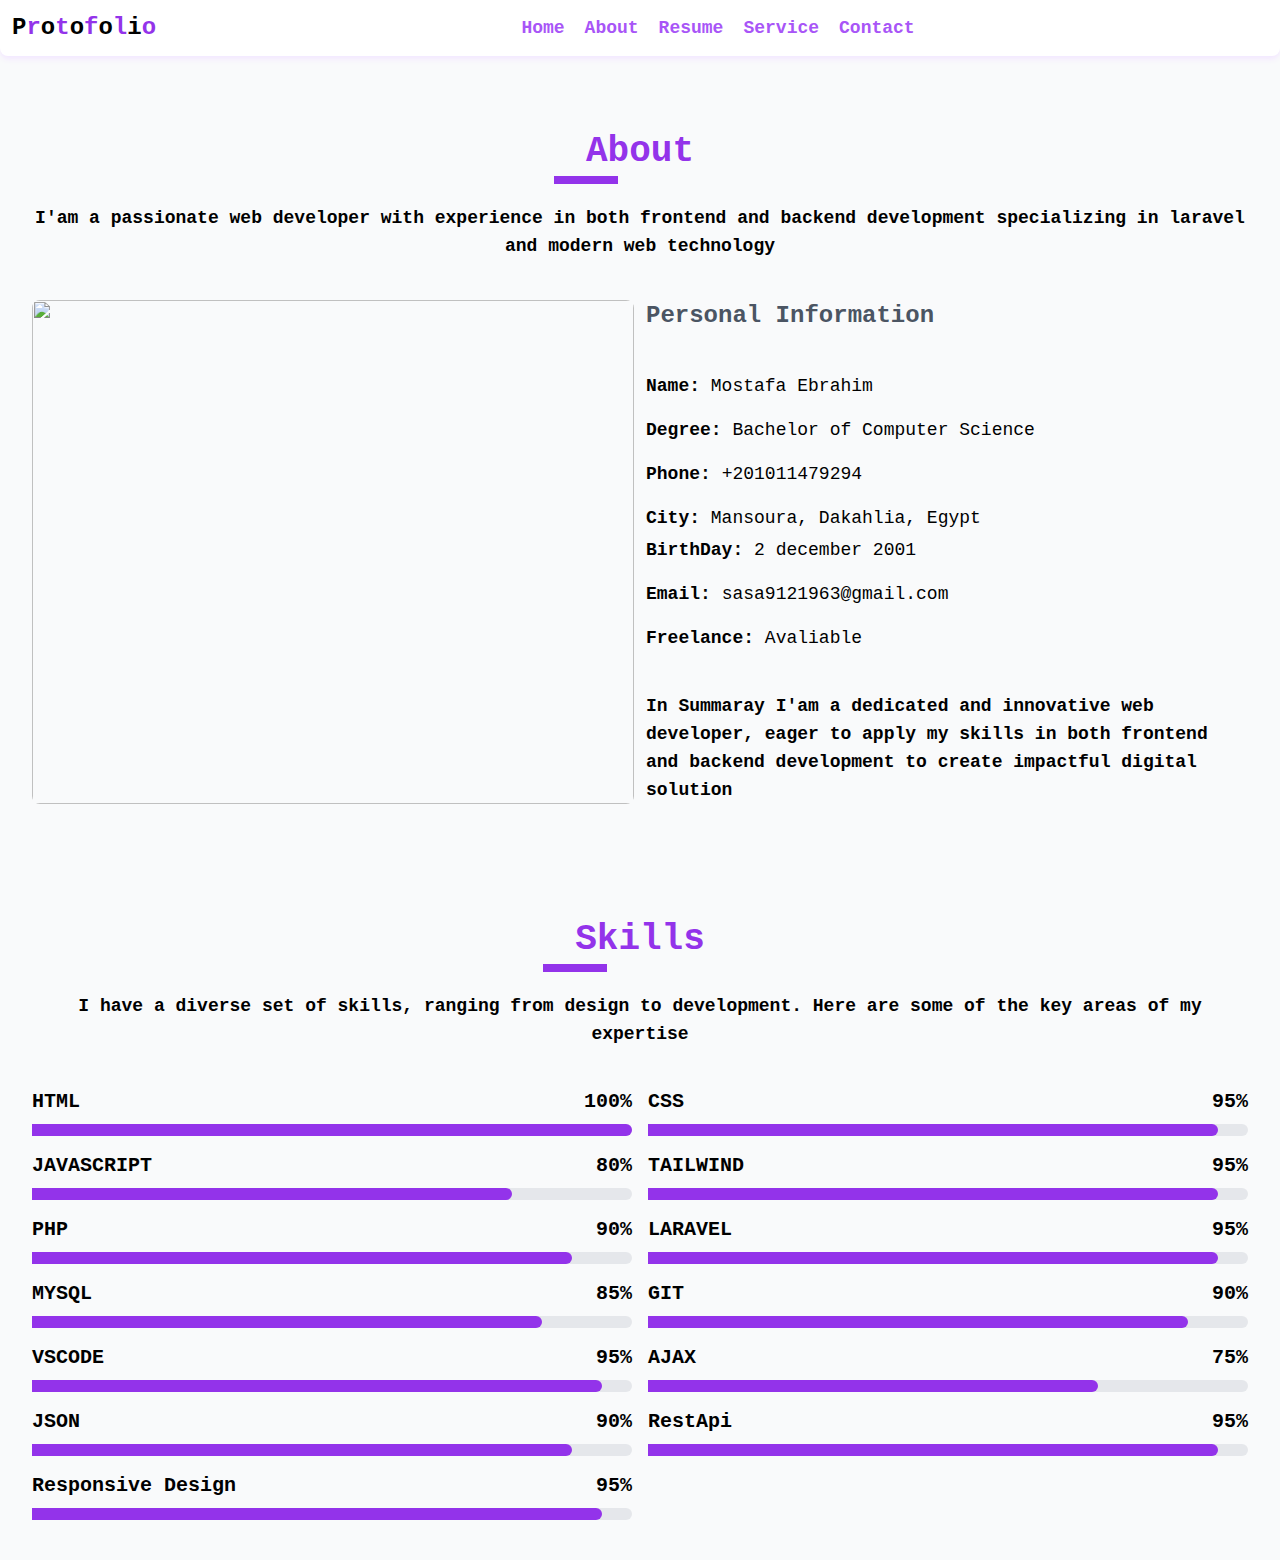
==== about.html @ 74920a73 "Initial commit" ====
<!DOCTYPE html>
<html lang="en" class="dark">

<head>
    <meta charset="UTF-8">
    <meta name="viewport" content="width=device-width, initial-scale=1.0">
    <title>About</title>
    <link rel="stylesheet" href="./css/all.min.css">
    <link rel="stylesheet" href="./css/style.css">
</head>

<body class="font-mono  relative bg-gray-50">
    <button class="fixed p-3 right-4 bottom-4 rounded-full  bg-purple-600 opacity-50 hover:opacity-100 z-50  text-white"
        id="btn-top">Top</button>
    <div class="main w-full h-screen  relative">
        <main id="main">
            <header
                class="sticky container w-full bg-white rounded-b-lg p-3 flex items-center shadow-md shadow-purple-100 ">
                <a class="text-2xl font-bold me-3 block" href="#">P<span class="text-purple-600">r</span>o<span
                        class="text-purple-600">t</span>o<span class="text-purple-600">f</span>o<span
                        class="text-purple-600">l</span>i<span class="text-purple-600">o</span></a>
                <button id="toggle-nav" class="ms-auto text-2xl font-bold sm:hidden ">
                    <i class="icon fa-solid fa-bars"></i>
                </button>
                <ul
                    class="locations items-center space-x-5 text-lg text-purple-500 hover:text-purple-600 mx-auto font-semibold  hidden sm:flex">
                    <li class="rounded-lg relative bottom-animation">
                        <a class="block h-full w-full" href="./index.html">Home</a>
                    </li>
                    <li class="rounded-lg relative bottom-animation">
                        <a class="block h-full w-full" href="./about.html">About</a>
                    </li>
                    <li class="rounded-lg relative bottom-animation">
                        <a class="block h-full w-full" href="./resume.html">Resume</a>
                    </li>
                    <li class="rounded-lg relative bottom-animation">
                        <a class="block h-full w-full" href="./service.html">Service</a>
                    </li>
                    <li class="rounded-lg relative bottom-animation">
                        <a class="block h-full w-full" href="./contact.html">Contact</a>
                    </li>
                </ul>
            </header>

            <section class="w-full py-10">
                <div class="container w-full h-full py-6 ">
                    <div class="space-y-5 mb-10">
                        <h1
                            class="text-center font-bold w-fit text-4xl mx-auto py-3 relative text-purple-600 before:content-[''] before:absolute before:bottom-0 before:1/2 before:-translate-x-1/2 before:w-16 before:h-2 before:bg-purple-600 ">
                            About</h1>
                        <p class="text-center font-semibold text-lg">I'am a passionate web developer with experience in
                            both
                            frontend and backend development specializing in laravel and modern web technology</p>
                    </div>
                    <div class="grid gap-3 grid-cols-12 grid-rows-12">
                        <div
                            class="col-span-12 lg:col-span-6 row-span-12 bg-cover h-full w-full rounded-lg overflow-hidden">
                            <img src="./imgs/programmer-img.jpg" class="w-full h-full" alt="" decoding="async">
                        </div>
                        <div class="col-span-12 lg:col-span-6 row-span-12 flex flex-col w-full">
                            <h3 class="text-2xl font-semibold text-gray-600 mb-10 text-center sm:text-start">Personal
                                Information</h3>
                            <div class="flex flex-row gap-1 justify-between mb-10 flex-wrap">
                                <div class="grow space-y-4">
                                    <div class="text-lg"><span class="font-bold">Name: </span>Mostafa Ebrahim</div>
                                    <div class="text-lg"><span class="font-bold">Degree: </span>Bachelor of Computer
                                        Science
                                    </div>
                                    <div class="text-lg"><span class="font-bold">Phone: </span>+201011479294
                                    </div>
                                    <div class="text-lg"><span class="font-bold">City: </span>Mansoura, Dakahlia, Egypt
                                    </div>
                                </div>
                                <div class="right grow space-y-4">
                                    <div class="text-lg"><span class="font-bold">BirthDay: </span> 2 december 2001</div>
                                    <div class="text-lg"><span class="font-bold">Email: </span>sasa9121963@gmail.com
                                    </div>
                                    <div class="text-lg"><span class="font-bold">Freelance: </span>Avaliable
                                    </div>
                                </div>
                            </div>
                            <p class="font-semibold text-lg text-center sm:text-start"><span>In Summaray</span> I'am a
                                dedicated and
                                innovative web
                                developer, eager to apply my skills in both frontend and backend development to create
                                impactful digital solution </p>
                        </div>
                    </div>
                </div>
            </section>

            <section class="w-full py-10">
                <div class="container space-y-10">
                    <div class="space-y-5">
                        <h1
                            class="text-center font-bold w-fit text-4xl mx-auto py-3 relative text-purple-600 before:content-[''] before:absolute before:bottom-0 before:1/2 before:-translate-x-1/2 before:w-16 before:h-2 before:bg-purple-600 ">
                            Skills</h1>
                        <p class="text-center font-semibold text-lg">I have a diverse set of skills, ranging from design
                            to
                            development. Here are some of the key areas of my expertise</p>
                    </div>
                    <div class="grid grid-cols-12 gap-4">
                        <div class="space-y-2 col-span-12 sm:col-span-6">
                            <div class="flex flex-row justify-between">
                                <span class="font-bold text-xl">HTML</span>
                                <span class="font-bold text-xl">100%</span>
                            </div>
                            <div class="w-full h-3 bg-gray-200 rounded-r-lg">
                                <span class="block h-full w-[100%] bg-purple-600 rounded-r-lg"></span>
                            </div>
                        </div>
                        <div class="space-y-2 col-span-12 sm:col-span-6">
                            <div class="flex flex-row justify-between">
                                <span class="font-bold text-xl">CSS</span>
                                <span class="font-bold text-xl">95%</span>
                            </div>
                            <div class="w-full h-3 bg-gray-200 rounded-r-lg">
                                <span class="block h-full w-[95%] bg-purple-600 rounded-r-lg"></span>
                            </div>
                        </div>
                        <div class="space-y-2 col-span-12 sm:col-span-6">
                            <div class="flex flex-row justify-between">
                                <span class="font-bold text-xl">JAVASCRIPT</span>
                                <span class="font-bold text-xl">80%</span>
                            </div>
                            <div class="w-full h-3 bg-gray-200 rounded-r-lg">
                                <span class="block h-full w-[80%] bg-purple-600 rounded-r-lg"></span>
                            </div>
                        </div>
                        <div class="space-y-2 col-span-12 sm:col-span-6">
                            <div class="flex flex-row justify-between">
                                <span class="font-bold text-xl">TAILWIND</span>
                                <span class="font-bold text-xl">95%</span>
                            </div>
                            <div class="w-full h-3 bg-gray-200 rounded-r-lg">
                                <span class="block h-full w-[95%] bg-purple-600 rounded-r-lg"></span>
                            </div>
                        </div>
                        <div class="space-y-2 col-span-12 sm:col-span-6">
                            <div class="flex flex-row justify-between">
                                <span class="font-bold text-xl">PHP</span>
                                <span class="font-bold text-xl">90%</span>
                            </div>
                            <div class="w-full h-3 bg-gray-200 rounded-r-lg">
                                <span class="block h-full w-[90%] bg-purple-600 rounded-r-lg"></span>
                            </div>
                        </div>
                        <div class="space-y-2 col-span-12 sm:col-span-6">
                            <div class="flex flex-row justify-between">
                                <span class="font-bold text-xl">LARAVEL</span>
                                <span class="font-bold text-xl">95%</span>
                            </div>
                            <div class="w-full h-3 bg-gray-200 rounded-r-lg">
                                <span class="block h-full w-[95%] bg-purple-600 rounded-r-lg"></span>
                            </div>
                        </div>
                        <div class="space-y-2 col-span-12 sm:col-span-6">
                            <div class="flex flex-row justify-between">
                                <span class="font-bold text-xl">MYSQL</span>
                                <span class="font-bold text-xl">85%</span>
                            </div>
                            <div class="w-full h-3 bg-gray-200 rounded-r-lg">
                                <span class="block h-full w-[85%] bg-purple-600 rounded-r-lg"></span>
                            </div>
                        </div>
                        <div class="space-y-2 col-span-12 sm:col-span-6">
                            <div class="flex flex-row justify-between">
                                <span class="font-bold text-xl">GIT</span>
                                <span class="font-bold text-xl">90%</span>
                            </div>
                            <div class="w-full h-3 bg-gray-200 rounded-r-lg">
                                <span class="block h-full w-[90%] bg-purple-600 rounded-r-lg"></span>
                            </div>
                        </div>
                        <div class="space-y-2 col-span-12 sm:col-span-6">
                            <div class="flex flex-row justify-between">
                                <span class="font-bold text-xl">VSCODE</span>
                                <span class="font-bold text-xl">95%</span>
                            </div>
                            <div class="w-full h-3 bg-gray-200 rounded-r-lg">
                                <span class="block h-full w-[95%] bg-purple-600 rounded-r-lg"></span>
                            </div>
                        </div>
                        <div class="space-y-2 col-span-12 sm:col-span-6">
                            <div class="flex flex-row justify-between">
                                <span class="font-bold text-xl">AJAX</span>
                                <span class="font-bold text-xl">75%</span>
                            </div>
                            <div class="w-full h-3 bg-gray-200 rounded-r-lg">
                                <span class="block h-full w-[75%] bg-purple-600 rounded-r-lg"></span>
                            </div>
                        </div>
                        <div class="space-y-2 col-span-12 sm:col-span-6">
                            <div class="flex flex-row justify-between">
                                <span class="font-bold text-xl">JSON</span>
                                <span class="font-bold text-xl">90%</span>
                            </div>
                            <div class="w-full h-3 bg-gray-200 rounded-r-lg">
                                <span class="block h-full w-[90%] bg-purple-600 rounded-r-lg"></span>
                            </div>
                        </div>
                        <div class="space-y-2 col-span-12 sm:col-span-6">
                            <div class="flex flex-row justify-between">
                                <span class="font-bold text-xl">RestApi</span>
                                <span class="font-bold text-xl">95%</span>
                            </div>
                            <div class="w-full h-3 bg-gray-200 rounded-r-lg">
                                <span class="block h-full w-[95%] bg-purple-600 rounded-r-lg"></span>
                            </div>
                        </div>
                        <div class="space-y-2 col-span-12 sm:col-span-6">
                            <div class="flex flex-row justify-between">
                                <span class="font-bold text-xl">Responsive Design</span>
                                <span class="font-bold text-xl">95%</span>
                            </div>
                            <div class="w-full h-3 bg-gray-200 rounded-r-lg">
                                <span class="block h-full w-[95%] bg-purple-600 rounded-r-lg"></span>
                            </div>
                        </div>
                    </div>
                </div>
            </section>
        </main>
        <nav id="nav" class=" hidden top-[60px] right-0 w-[150px] sm:hidden  bg-white rounded-lg p-3 shadow h-fit">
            <ul
                class="locations text-lg text-purple-500 hover:text-purple-600 mx-auto font-semibold items-start flex-col space-y-4 ">
                <li class="rounded-lg relative bottom-animation">
                    <a class="block h-full w-full" href="./index.html">Home</a>
                </li>
                <li class="rounded-lg relative bottom-animation">
                    <a class="block h-full w-full" href="./about.html">About</a>
                </li>
                <li class="rounded-lg relative bottom-animation">
                    <a class="block h-full w-full" href="./resume.html">Resume</a>
                </li>
                <li class="rounded-lg relative bottom-animation">
                    <a class="block h-full w-full" href="./service.html">Service</a>
                </li>
                <li class="rounded-lg relative bottom-animation">
                    <a class="block h-full w-full" href="./contact.html">Contact</a>
                </li>
            </ul>
        </nav>
    </div>


    <script src="./js/all.min.js"></script>
    <script src="./js/script.js"></script>
</body>

</html>
---- css/style.css ----
/*
! tailwindcss v3.4.4 | MIT License | https://tailwindcss.com
*/

/*
1. Prevent padding and border from affecting element width. (https://github.com/mozdevs/cssremedy/issues/4)
2. Allow adding a border to an element by just adding a border-width. (https://github.com/tailwindcss/tailwindcss/pull/116)
*/

*,
::before,
::after {
  box-sizing: border-box;
  /* 1 */
  border-width: 0;
  /* 2 */
  border-style: solid;
  /* 2 */
  border-color: #e5e7eb;
  /* 2 */
}

::before,
::after {
  --tw-content: '';
}

/*
1. Use a consistent sensible line-height in all browsers.
2. Prevent adjustments of font size after orientation changes in iOS.
3. Use a more readable tab size.
4. Use the user's configured `sans` font-family by default.
5. Use the user's configured `sans` font-feature-settings by default.
6. Use the user's configured `sans` font-variation-settings by default.
7. Disable tap highlights on iOS
*/

html,
:host {
  line-height: 1.5;
  /* 1 */
  -webkit-text-size-adjust: 100%;
  /* 2 */
  -moz-tab-size: 4;
  /* 3 */
  -o-tab-size: 4;
     tab-size: 4;
  /* 3 */
  font-family: ui-sans-serif, system-ui, sans-serif, "Apple Color Emoji", "Segoe UI Emoji", "Segoe UI Symbol", "Noto Color Emoji";
  /* 4 */
  font-feature-settings: normal;
  /* 5 */
  font-variation-settings: normal;
  /* 6 */
  -webkit-tap-highlight-color: transparent;
  /* 7 */
}

/*
1. Remove the margin in all browsers.
2. Inherit line-height from `html` so users can set them as a class directly on the `html` element.
*/

body {
  margin: 0;
  /* 1 */
  line-height: inherit;
  /* 2 */
}

/*
1. Add the correct height in Firefox.
2. Correct the inheritance of border color in Firefox. (https://bugzilla.mozilla.org/show_bug.cgi?id=190655)
3. Ensure horizontal rules are visible by default.
*/

hr {
  height: 0;
  /* 1 */
  color: inherit;
  /* 2 */
  border-top-width: 1px;
  /* 3 */
}

/*
Add the correct text decoration in Chrome, Edge, and Safari.
*/

abbr:where([title]) {
  -webkit-text-decoration: underline dotted;
          text-decoration: underline dotted;
}

/*
Remove the default font size and weight for headings.
*/

h1,
h2,
h3,
h4,
h5,
h6 {
  font-size: inherit;
  font-weight: inherit;
}

/*
Reset links to optimize for opt-in styling instead of opt-out.
*/

a {
  color: inherit;
  text-decoration: inherit;
}

/*
Add the correct font weight in Edge and Safari.
*/

b,
strong {
  font-weight: bolder;
}

/*
1. Use the user's configured `mono` font-family by default.
2. Use the user's configured `mono` font-feature-settings by default.
3. Use the user's configured `mono` font-variation-settings by default.
4. Correct the odd `em` font sizing in all browsers.
*/

code,
kbd,
samp,
pre {
  font-family: ui-monospace, SFMono-Regular, Menlo, Monaco, Consolas, "Liberation Mono", "Courier New", monospace;
  /* 1 */
  font-feature-settings: normal;
  /* 2 */
  font-variation-settings: normal;
  /* 3 */
  font-size: 1em;
  /* 4 */
}

/*
Add the correct font size in all browsers.
*/

small {
  font-size: 80%;
}

/*
Prevent `sub` and `sup` elements from affecting the line height in all browsers.
*/

sub,
sup {
  font-size: 75%;
  line-height: 0;
  position: relative;
  vertical-align: baseline;
}

sub {
  bottom: -0.25em;
}

sup {
  top: -0.5em;
}

/*
1. Remove text indentation from table contents in Chrome and Safari. (https://bugs.chromium.org/p/chromium/issues/detail?id=999088, https://bugs.webkit.org/show_bug.cgi?id=201297)
2. Correct table border color inheritance in all Chrome and Safari. (https://bugs.chromium.org/p/chromium/issues/detail?id=935729, https://bugs.webkit.org/show_bug.cgi?id=195016)
3. Remove gaps between table borders by default.
*/

table {
  text-indent: 0;
  /* 1 */
  border-color: inherit;
  /* 2 */
  border-collapse: collapse;
  /* 3 */
}

/*
1. Change the font styles in all browsers.
2. Remove the margin in Firefox and Safari.
3. Remove default padding in all browsers.
*/

button,
input,
optgroup,
select,
textarea {
  font-family: inherit;
  /* 1 */
  font-feature-settings: inherit;
  /* 1 */
  font-variation-settings: inherit;
  /* 1 */
  font-size: 100%;
  /* 1 */
  font-weight: inherit;
  /* 1 */
  line-height: inherit;
  /* 1 */
  letter-spacing: inherit;
  /* 1 */
  color: inherit;
  /* 1 */
  margin: 0;
  /* 2 */
  padding: 0;
  /* 3 */
}

/*
Remove the inheritance of text transform in Edge and Firefox.
*/

button,
select {
  text-transform: none;
}

/*
1. Correct the inability to style clickable types in iOS and Safari.
2. Remove default button styles.
*/

button,
input:where([type='button']),
input:where([type='reset']),
input:where([type='submit']) {
  -webkit-appearance: button;
  /* 1 */
  background-color: transparent;
  /* 2 */
  background-image: none;
  /* 2 */
}

/*
Use the modern Firefox focus style for all focusable elements.
*/

:-moz-focusring {
  outline: auto;
}

/*
Remove the additional `:invalid` styles in Firefox. (https://github.com/mozilla/gecko-dev/blob/2f9eacd9d3d995c937b4251a5557d95d494c9be1/layout/style/res/forms.css#L728-L737)
*/

:-moz-ui-invalid {
  box-shadow: none;
}

/*
Add the correct vertical alignment in Chrome and Firefox.
*/

progress {
  vertical-align: baseline;
}

/*
Correct the cursor style of increment and decrement buttons in Safari.
*/

::-webkit-inner-spin-button,
::-webkit-outer-spin-button {
  height: auto;
}

/*
1. Correct the odd appearance in Chrome and Safari.
2. Correct the outline style in Safari.
*/

[type='search'] {
  -webkit-appearance: textfield;
  /* 1 */
  outline-offset: -2px;
  /* 2 */
}

/*
Remove the inner padding in Chrome and Safari on macOS.
*/

::-webkit-search-decoration {
  -webkit-appearance: none;
}

/*
1. Correct the inability to style clickable types in iOS and Safari.
2. Change font properties to `inherit` in Safari.
*/

::-webkit-file-upload-button {
  -webkit-appearance: button;
  /* 1 */
  font: inherit;
  /* 2 */
}

/*
Add the correct display in Chrome and Safari.
*/

summary {
  display: list-item;
}

/*
Removes the default spacing and border for appropriate elements.
*/

blockquote,
dl,
dd,
h1,
h2,
h3,
h4,
h5,
h6,
hr,
figure,
p,
pre {
  margin: 0;
}

fieldset {
  margin: 0;
  padding: 0;
}

legend {
  padding: 0;
}

ol,
ul,
menu {
  list-style: none;
  margin: 0;
  padding: 0;
}

/*
Reset default styling for dialogs.
*/

dialog {
  padding: 0;
}

/*
Prevent resizing textareas horizontally by default.
*/

textarea {
  resize: vertical;
}

/*
1. Reset the default placeholder opacity in Firefox. (https://github.com/tailwindlabs/tailwindcss/issues/3300)
2. Set the default placeholder color to the user's configured gray 400 color.
*/

input::-moz-placeholder, textarea::-moz-placeholder {
  opacity: 1;
  /* 1 */
  color: #9ca3af;
  /* 2 */
}

input::placeholder,
textarea::placeholder {
  opacity: 1;
  /* 1 */
  color: #9ca3af;
  /* 2 */
}

/*
Set the default cursor for buttons.
*/

button,
[role="button"] {
  cursor: pointer;
}

/*
Make sure disabled buttons don't get the pointer cursor.
*/

:disabled {
  cursor: default;
}

/*
1. Make replaced elements `display: block` by default. (https://github.com/mozdevs/cssremedy/issues/14)
2. Add `vertical-align: middle` to align replaced elements more sensibly by default. (https://github.com/jensimmons/cssremedy/issues/14#issuecomment-634934210)
   This can trigger a poorly considered lint error in some tools but is included by design.
*/

img,
svg,
video,
canvas,
audio,
iframe,
embed,
object {
  display: block;
  /* 1 */
  vertical-align: middle;
  /* 2 */
}

/*
Constrain images and videos to the parent width and preserve their intrinsic aspect ratio. (https://github.com/mozdevs/cssremedy/issues/14)
*/

img,
video {
  max-width: 100%;
  height: auto;
}

/* Make elements with the HTML hidden attribute stay hidden by default */

[hidden] {
  display: none;
}

*, ::before, ::after {
  --tw-border-spacing-x: 0;
  --tw-border-spacing-y: 0;
  --tw-translate-x: 0;
  --tw-translate-y: 0;
  --tw-rotate: 0;
  --tw-skew-x: 0;
  --tw-skew-y: 0;
  --tw-scale-x: 1;
  --tw-scale-y: 1;
  --tw-pan-x:  ;
  --tw-pan-y:  ;
  --tw-pinch-zoom:  ;
  --tw-scroll-snap-strictness: proximity;
  --tw-gradient-from-position:  ;
  --tw-gradient-via-position:  ;
  --tw-gradient-to-position:  ;
  --tw-ordinal:  ;
  --tw-slashed-zero:  ;
  --tw-numeric-figure:  ;
  --tw-numeric-spacing:  ;
  --tw-numeric-fraction:  ;
  --tw-ring-inset:  ;
  --tw-ring-offset-width: 0px;
  --tw-ring-offset-color: #fff;
  --tw-ring-color: rgb(59 130 246 / 0.5);
  --tw-ring-offset-shadow: 0 0 #0000;
  --tw-ring-shadow: 0 0 #0000;
  --tw-shadow: 0 0 #0000;
  --tw-shadow-colored: 0 0 #0000;
  --tw-blur:  ;
  --tw-brightness:  ;
  --tw-contrast:  ;
  --tw-grayscale:  ;
  --tw-hue-rotate:  ;
  --tw-invert:  ;
  --tw-saturate:  ;
  --tw-sepia:  ;
  --tw-drop-shadow:  ;
  --tw-backdrop-blur:  ;
  --tw-backdrop-brightness:  ;
  --tw-backdrop-contrast:  ;
  --tw-backdrop-grayscale:  ;
  --tw-backdrop-hue-rotate:  ;
  --tw-backdrop-invert:  ;
  --tw-backdrop-opacity:  ;
  --tw-backdrop-saturate:  ;
  --tw-backdrop-sepia:  ;
  --tw-contain-size:  ;
  --tw-contain-layout:  ;
  --tw-contain-paint:  ;
  --tw-contain-style:  ;
}

::backdrop {
  --tw-border-spacing-x: 0;
  --tw-border-spacing-y: 0;
  --tw-translate-x: 0;
  --tw-translate-y: 0;
  --tw-rotate: 0;
  --tw-skew-x: 0;
  --tw-skew-y: 0;
  --tw-scale-x: 1;
  --tw-scale-y: 1;
  --tw-pan-x:  ;
  --tw-pan-y:  ;
  --tw-pinch-zoom:  ;
  --tw-scroll-snap-strictness: proximity;
  --tw-gradient-from-position:  ;
  --tw-gradient-via-position:  ;
  --tw-gradient-to-position:  ;
  --tw-ordinal:  ;
  --tw-slashed-zero:  ;
  --tw-numeric-figure:  ;
  --tw-numeric-spacing:  ;
  --tw-numeric-fraction:  ;
  --tw-ring-inset:  ;
  --tw-ring-offset-width: 0px;
  --tw-ring-offset-color: #fff;
  --tw-ring-color: rgb(59 130 246 / 0.5);
  --tw-ring-offset-shadow: 0 0 #0000;
  --tw-ring-shadow: 0 0 #0000;
  --tw-shadow: 0 0 #0000;
  --tw-shadow-colored: 0 0 #0000;
  --tw-blur:  ;
  --tw-brightness:  ;
  --tw-contrast:  ;
  --tw-grayscale:  ;
  --tw-hue-rotate:  ;
  --tw-invert:  ;
  --tw-saturate:  ;
  --tw-sepia:  ;
  --tw-drop-shadow:  ;
  --tw-backdrop-blur:  ;
  --tw-backdrop-brightness:  ;
  --tw-backdrop-contrast:  ;
  --tw-backdrop-grayscale:  ;
  --tw-backdrop-hue-rotate:  ;
  --tw-backdrop-invert:  ;
  --tw-backdrop-opacity:  ;
  --tw-backdrop-saturate:  ;
  --tw-backdrop-sepia:  ;
  --tw-contain-size:  ;
  --tw-contain-layout:  ;
  --tw-contain-paint:  ;
  --tw-contain-style:  ;
}

.container {
  width: 100%;
  margin-right: auto;
  margin-left: auto;
  padding-right: 2rem;
  padding-left: 2rem;
}

@media (min-width: 640px) {
  .container {
    max-width: 640px;
  }
}

@media (min-width: 768px) {
  .container {
    max-width: 768px;
  }
}

@media (min-width: 1024px) {
  .container {
    max-width: 1024px;
  }
}

@media (min-width: 1280px) {
  .container {
    max-width: 1280px;
  }
}

@media (min-width: 1536px) {
  .container {
    max-width: 1536px;
  }
}

.bottom-animation {
  transition-property: all;
  transition-timing-function: cubic-bezier(0.4, 0, 0.2, 1);
  transition-duration: 150ms;
}

.bottom-animation::before {
  position: absolute;
  bottom: -0.25rem;
  height: 0.125rem;
  width: 0px;
  --tw-bg-opacity: 1;
  background-color: rgb(147 51 234 / var(--tw-bg-opacity));
  transition-property: width;
  transition-timing-function: cubic-bezier(0.4, 0, 0.2, 1);
  transition-duration: 500ms;
  --tw-content: '';
  content: var(--tw-content);
}

.bottom-animation:hover::before {
  content: var(--tw-content);
  width: 2rem;
}

.fixed {
  position: fixed;
}

.absolute {
  position: absolute;
}

.relative {
  position: relative;
}

.sticky {
  position: sticky;
}

.bottom-4 {
  bottom: 1rem;
}

.right-0 {
  right: 0px;
}

.right-4 {
  right: 1rem;
}

.top-\[60px\] {
  top: 60px;
}

.left-0 {
  left: 0px;
}

.top-0 {
  top: 0px;
}

.z-50 {
  z-index: 50;
}

.z-40 {
  z-index: 40;
}

.z-auto {
  z-index: auto;
}

.col-span-12 {
  grid-column: span 12 / span 12;
}

.row-span-12 {
  grid-row: span 12 / span 12;
}

.mx-auto {
  margin-left: auto;
  margin-right: auto;
}

.-mb-10 {
  margin-bottom: -2.5rem;
}

.mb-10 {
  margin-bottom: 2.5rem;
}

.me-3 {
  margin-inline-end: 0.75rem;
}

.ms-auto {
  margin-inline-start: auto;
}

.block {
  display: block;
}

.flex {
  display: flex;
}

.grid {
  display: grid;
}

.hidden {
  display: none;
}

.h-0 {
  height: 0px;
}

.h-12 {
  height: 3rem;
}

.h-20 {
  height: 5rem;
}

.h-3 {
  height: 0.75rem;
}

.h-\[50px\] {
  height: 50px;
}

.h-\[calc\(100\%-60px\)\] {
  height: calc(100% - 60px);
}

.h-fit {
  height: -moz-fit-content;
  height: fit-content;
}

.h-full {
  height: 100%;
}

.h-screen {
  height: 100vh;
}

.h-96 {
  height: 24rem;
}

.w-0 {
  width: 0px;
}

.w-12 {
  width: 3rem;
}

.w-20 {
  width: 5rem;
}

.w-3\/4 {
  width: 75%;
}

.w-96 {
  width: 24rem;
}

.w-\[100\%\] {
  width: 100%;
}

.w-\[150px\] {
  width: 150px;
}

.w-\[75\%\] {
  width: 75%;
}

.w-\[80\%\] {
  width: 80%;
}

.w-\[85\%\] {
  width: 85%;
}

.w-\[90\%\] {
  width: 90%;
}

.w-\[95\%\] {
  width: 95%;
}

.w-fit {
  width: -moz-fit-content;
  width: fit-content;
}

.w-full {
  width: 100%;
}

.w-screen {
  width: 100vw;
}

.grow {
  flex-grow: 1;
}

.transform {
  transform: translate(var(--tw-translate-x), var(--tw-translate-y)) rotate(var(--tw-rotate)) skewX(var(--tw-skew-x)) skewY(var(--tw-skew-y)) scaleX(var(--tw-scale-x)) scaleY(var(--tw-scale-y));
}

@keyframes bounce {
  0%, 100% {
    transform: translateY(-25%);
    animation-timing-function: cubic-bezier(0.8,0,1,1);
  }

  50% {
    transform: none;
    animation-timing-function: cubic-bezier(0,0,0.2,1);
  }
}

.animate-bounce {
  animation: bounce 1s infinite;
}

.list-disc {
  list-style-type: disc;
}

.grid-cols-12 {
  grid-template-columns: repeat(12, minmax(0, 1fr));
}

.grid-rows-12 {
  grid-template-rows: repeat(12, minmax(0, 1fr));
}

.flex-row {
  flex-direction: row;
}

.flex-col {
  flex-direction: column;
}

.flex-wrap {
  flex-wrap: wrap;
}

.items-start {
  align-items: flex-start;
}

.items-center {
  align-items: center;
}

.justify-center {
  justify-content: center;
}

.justify-between {
  justify-content: space-between;
}

.gap-1 {
  gap: 0.25rem;
}

.gap-2 {
  gap: 0.5rem;
}

.gap-3 {
  gap: 0.75rem;
}

.gap-4 {
  gap: 1rem;
}

.space-x-5 > :not([hidden]) ~ :not([hidden]) {
  --tw-space-x-reverse: 0;
  margin-right: calc(1.25rem * var(--tw-space-x-reverse));
  margin-left: calc(1.25rem * calc(1 - var(--tw-space-x-reverse)));
}

.space-y-10 > :not([hidden]) ~ :not([hidden]) {
  --tw-space-y-reverse: 0;
  margin-top: calc(2.5rem * calc(1 - var(--tw-space-y-reverse)));
  margin-bottom: calc(2.5rem * var(--tw-space-y-reverse));
}

.space-y-2 > :not([hidden]) ~ :not([hidden]) {
  --tw-space-y-reverse: 0;
  margin-top: calc(0.5rem * calc(1 - var(--tw-space-y-reverse)));
  margin-bottom: calc(0.5rem * var(--tw-space-y-reverse));
}

.space-y-3 > :not([hidden]) ~ :not([hidden]) {
  --tw-space-y-reverse: 0;
  margin-top: calc(0.75rem * calc(1 - var(--tw-space-y-reverse)));
  margin-bottom: calc(0.75rem * var(--tw-space-y-reverse));
}

.space-y-4 > :not([hidden]) ~ :not([hidden]) {
  --tw-space-y-reverse: 0;
  margin-top: calc(1rem * calc(1 - var(--tw-space-y-reverse)));
  margin-bottom: calc(1rem * var(--tw-space-y-reverse));
}

.space-y-5 > :not([hidden]) ~ :not([hidden]) {
  --tw-space-y-reverse: 0;
  margin-top: calc(1.25rem * calc(1 - var(--tw-space-y-reverse)));
  margin-bottom: calc(1.25rem * var(--tw-space-y-reverse));
}

.overflow-hidden {
  overflow: hidden;
}

.rounded-full {
  border-radius: 9999px;
}

.rounded-lg {
  border-radius: 0.5rem;
}

.rounded-b-lg {
  border-bottom-right-radius: 0.5rem;
  border-bottom-left-radius: 0.5rem;
}

.rounded-r-lg {
  border-top-right-radius: 0.5rem;
  border-bottom-right-radius: 0.5rem;
}

.border-\[20px\] {
  border-width: 20px;
}

.border-\[30px\] {
  border-width: 30px;
}

.border-l-2 {
  border-left-width: 2px;
}

.border-purple-600 {
  --tw-border-opacity: 1;
  border-color: rgb(147 51 234 / var(--tw-border-opacity));
}

.border-b-transparent {
  border-bottom-color: transparent;
}

.border-l-transparent {
  border-left-color: transparent;
}

.border-r-transparent {
  border-right-color: transparent;
}

.bg-black {
  --tw-bg-opacity: 1;
  background-color: rgb(0 0 0 / var(--tw-bg-opacity));
}

.bg-blue-500 {
  --tw-bg-opacity: 1;
  background-color: rgb(59 130 246 / var(--tw-bg-opacity));
}

.bg-blue-600 {
  --tw-bg-opacity: 1;
  background-color: rgb(37 99 235 / var(--tw-bg-opacity));
}

.bg-gray-200 {
  --tw-bg-opacity: 1;
  background-color: rgb(229 231 235 / var(--tw-bg-opacity));
}

.bg-gray-50 {
  --tw-bg-opacity: 1;
  background-color: rgb(249 250 251 / var(--tw-bg-opacity));
}

.bg-purple-600 {
  --tw-bg-opacity: 1;
  background-color: rgb(147 51 234 / var(--tw-bg-opacity));
}

.bg-red-500 {
  --tw-bg-opacity: 1;
  background-color: rgb(239 68 68 / var(--tw-bg-opacity));
}

.bg-white {
  --tw-bg-opacity: 1;
  background-color: rgb(255 255 255 / var(--tw-bg-opacity));
}

.bg-opacity-25 {
  --tw-bg-opacity: 0.25;
}

.bg-opacity-50 {
  --tw-bg-opacity: 0.5;
}

.bg-opacity-100 {
  --tw-bg-opacity: 1;
}

.bg-opacity-0 {
  --tw-bg-opacity: 0;
}

.bg-gradient-to-b {
  background-image: linear-gradient(to bottom, var(--tw-gradient-stops));
}

.from-purple-600 {
  --tw-gradient-from: #9333ea var(--tw-gradient-from-position);
  --tw-gradient-to: rgb(147 51 234 / 0) var(--tw-gradient-to-position);
  --tw-gradient-stops: var(--tw-gradient-from), var(--tw-gradient-to);
}

.to-purple-300 {
  --tw-gradient-to: #d8b4fe var(--tw-gradient-to-position);
}

.bg-cover {
  background-size: cover;
}

.p-2 {
  padding: 0.5rem;
}

.p-3 {
  padding: 0.75rem;
}

.px-4 {
  padding-left: 1rem;
  padding-right: 1rem;
}

.py-10 {
  padding-top: 2.5rem;
  padding-bottom: 2.5rem;
}

.py-3 {
  padding-top: 0.75rem;
  padding-bottom: 0.75rem;
}

.py-6 {
  padding-top: 1.5rem;
  padding-bottom: 1.5rem;
}

.text-center {
  text-align: center;
}

.text-start {
  text-align: start;
}

.font-mono {
  font-family: ui-monospace, SFMono-Regular, Menlo, Monaco, Consolas, "Liberation Mono", "Courier New", monospace;
}

.text-2xl {
  font-size: 1.5rem;
  line-height: 2rem;
}

.text-3xl {
  font-size: 1.875rem;
  line-height: 2.25rem;
}

.text-4xl {
  font-size: 2.25rem;
  line-height: 2.5rem;
}

.text-5xl {
  font-size: 3rem;
  line-height: 1;
}

.text-lg {
  font-size: 1.125rem;
  line-height: 1.75rem;
}

.text-xl {
  font-size: 1.25rem;
  line-height: 1.75rem;
}

.font-bold {
  font-weight: 700;
}

.font-extrabold {
  font-weight: 800;
}

.font-semibold {
  font-weight: 600;
}

.italic {
  font-style: italic;
}

.text-gray-600 {
  --tw-text-opacity: 1;
  color: rgb(75 85 99 / var(--tw-text-opacity));
}

.text-gray-700 {
  --tw-text-opacity: 1;
  color: rgb(55 65 81 / var(--tw-text-opacity));
}

.text-purple-500 {
  --tw-text-opacity: 1;
  color: rgb(168 85 247 / var(--tw-text-opacity));
}

.text-purple-600 {
  --tw-text-opacity: 1;
  color: rgb(147 51 234 / var(--tw-text-opacity));
}

.text-white {
  --tw-text-opacity: 1;
  color: rgb(255 255 255 / var(--tw-text-opacity));
}

.opacity-50 {
  opacity: 0.5;
}

.opacity-100 {
  opacity: 1;
}

.opacity-0 {
  opacity: 0;
}

.shadow {
  --tw-shadow: 0 1px 3px 0 rgb(0 0 0 / 0.1), 0 1px 2px -1px rgb(0 0 0 / 0.1);
  --tw-shadow-colored: 0 1px 3px 0 var(--tw-shadow-color), 0 1px 2px -1px var(--tw-shadow-color);
  box-shadow: var(--tw-ring-offset-shadow, 0 0 #0000), var(--tw-ring-shadow, 0 0 #0000), var(--tw-shadow);
}

.shadow-md {
  --tw-shadow: 0 4px 6px -1px rgb(0 0 0 / 0.1), 0 2px 4px -2px rgb(0 0 0 / 0.1);
  --tw-shadow-colored: 0 4px 6px -1px var(--tw-shadow-color), 0 2px 4px -2px var(--tw-shadow-color);
  box-shadow: var(--tw-ring-offset-shadow, 0 0 #0000), var(--tw-ring-shadow, 0 0 #0000), var(--tw-shadow);
}

.shadow-purple-100 {
  --tw-shadow-color: #f3e8ff;
  --tw-shadow: var(--tw-shadow-colored);
}

.saturate-0 {
  --tw-saturate: saturate(0);
  filter: var(--tw-blur) var(--tw-brightness) var(--tw-contrast) var(--tw-grayscale) var(--tw-hue-rotate) var(--tw-invert) var(--tw-saturate) var(--tw-sepia) var(--tw-drop-shadow);
}

.transition {
  transition-property: color, background-color, border-color, text-decoration-color, fill, stroke, opacity, box-shadow, transform, filter, -webkit-backdrop-filter;
  transition-property: color, background-color, border-color, text-decoration-color, fill, stroke, opacity, box-shadow, transform, filter, backdrop-filter;
  transition-property: color, background-color, border-color, text-decoration-color, fill, stroke, opacity, box-shadow, transform, filter, backdrop-filter, -webkit-backdrop-filter;
  transition-timing-function: cubic-bezier(0.4, 0, 0.2, 1);
  transition-duration: 150ms;
}

::-webkit-scrollbar {
  width: 15px;
}

::-webkit-scrollbar-track {
  background: white;
}

::-webkit-scrollbar-thumb {
  background: rgb(147 51 234);
  border: 2px solid #fff;
  border-radius: 10px;
}

* {
  scroll-behavior: smooth;
}

.before\:absolute::before {
  content: var(--tw-content);
  position: absolute;
}

.before\:-left-\[11px\]::before {
  content: var(--tw-content);
  left: -11px;
}

.before\:bottom-0::before {
  content: var(--tw-content);
  bottom: 0px;
}

.before\:h-2::before {
  content: var(--tw-content);
  height: 0.5rem;
}

.before\:h-5::before {
  content: var(--tw-content);
  height: 1.25rem;
}

.before\:w-16::before {
  content: var(--tw-content);
  width: 4rem;
}

.before\:w-5::before {
  content: var(--tw-content);
  width: 1.25rem;
}

.before\:-translate-x-1\/2::before {
  content: var(--tw-content);
  --tw-translate-x: -50%;
  transform: translate(var(--tw-translate-x), var(--tw-translate-y)) rotate(var(--tw-rotate)) skewX(var(--tw-skew-x)) skewY(var(--tw-skew-y)) scaleX(var(--tw-scale-x)) scaleY(var(--tw-scale-y));
}

.before\:rounded-full::before {
  content: var(--tw-content);
  border-radius: 9999px;
}

.before\:border-2::before {
  content: var(--tw-content);
  border-width: 2px;
}

.before\:border-purple-600::before {
  content: var(--tw-content);
  --tw-border-opacity: 1;
  border-color: rgb(147 51 234 / var(--tw-border-opacity));
}

.before\:bg-purple-600::before {
  content: var(--tw-content);
  --tw-bg-opacity: 1;
  background-color: rgb(147 51 234 / var(--tw-bg-opacity));
}

.before\:bg-white::before {
  content: var(--tw-content);
  --tw-bg-opacity: 1;
  background-color: rgb(255 255 255 / var(--tw-bg-opacity));
}

.before\:content-\[\'\'\]::before {
  --tw-content: '';
  content: var(--tw-content);
}

.hover\:text-purple-600:hover {
  --tw-text-opacity: 1;
  color: rgb(147 51 234 / var(--tw-text-opacity));
}

.hover\:opacity-100:hover {
  opacity: 1;
}

.hover\:opacity-0:hover {
  opacity: 0;
}

@media (min-width: 640px) {
  .sm\:col-span-6 {
    grid-column: span 6 / span 6;
  }

  .sm\:flex {
    display: flex;
  }

  .sm\:hidden {
    display: none;
  }

  .sm\:text-start {
    text-align: start;
  }
}

@media (min-width: 1024px) {
  .lg\:col-span-6 {
    grid-column: span 6 / span 6;
  }
}
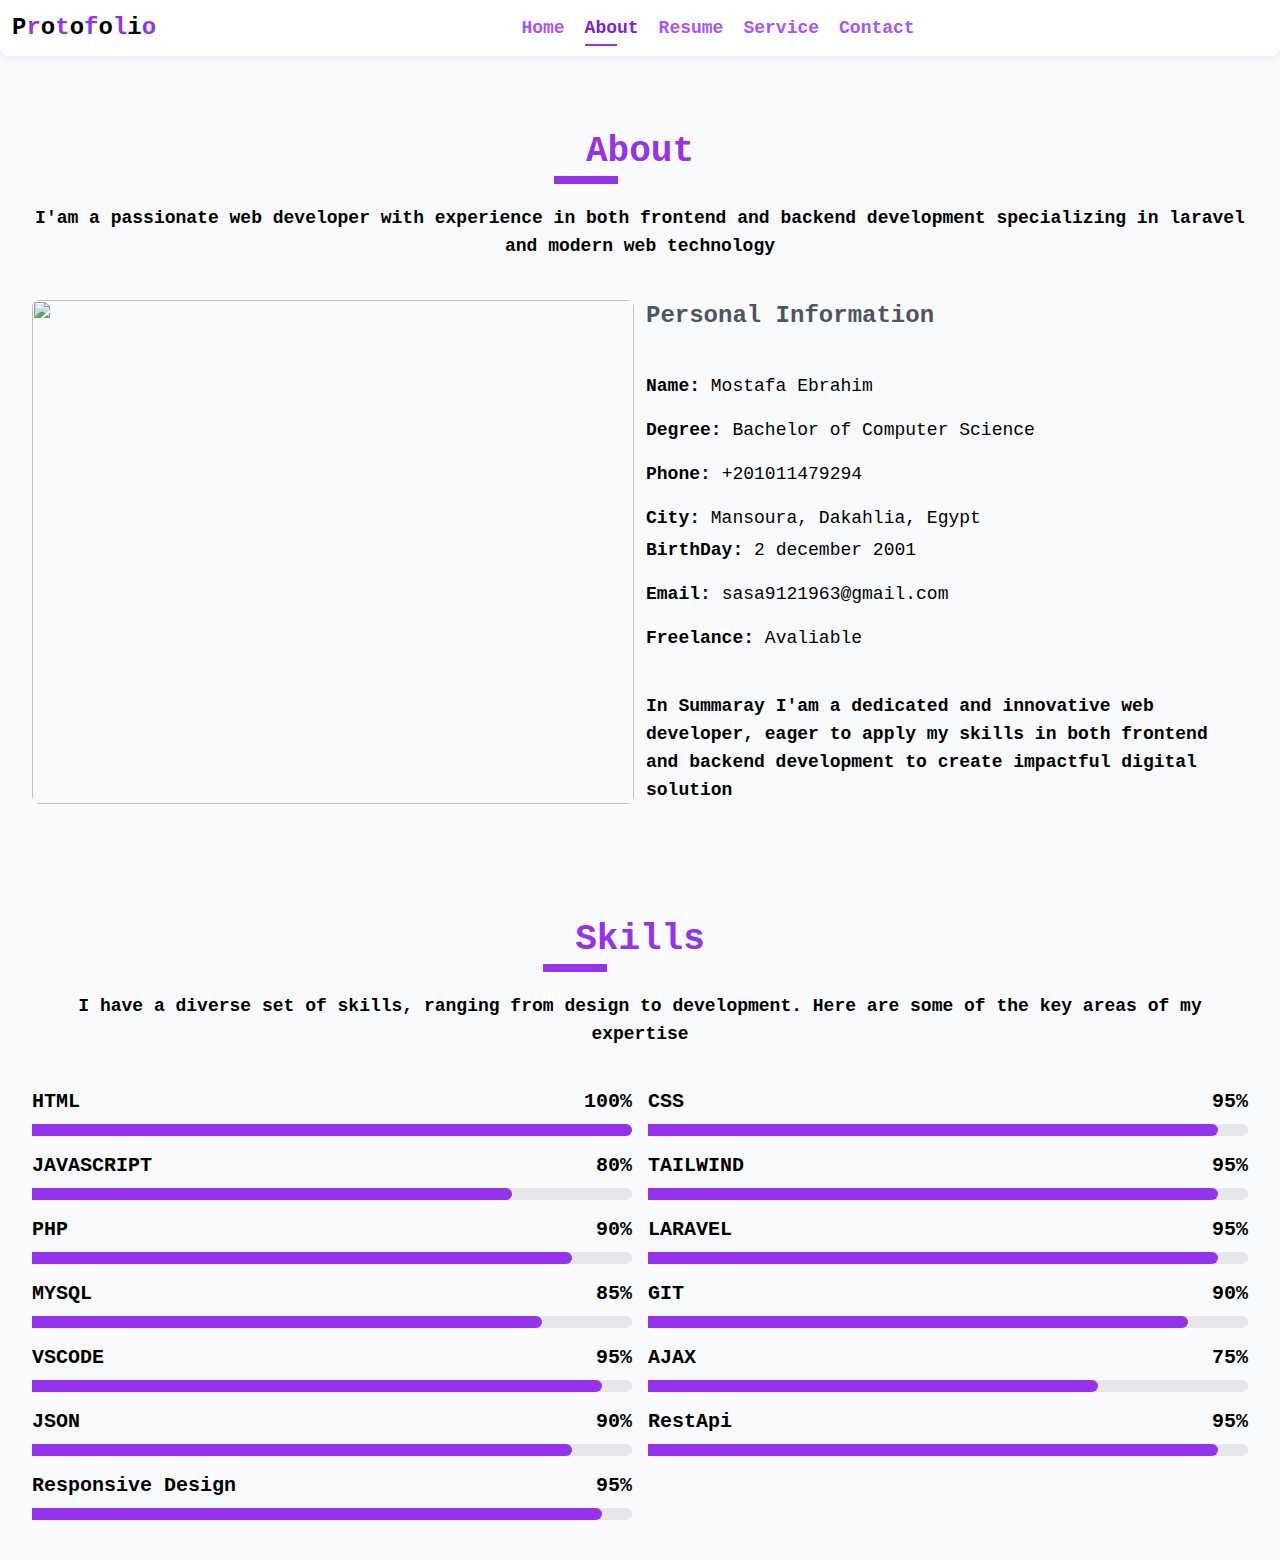
==== commit 60dbced9: "fix responsive and add home animation" ====
--- a/about.html
+++ b/about.html
@@ -6,7 +6,7 @@
     <meta name="viewport" content="width=device-width, initial-scale=1.0">
     <title>About</title>
     <link rel="stylesheet" href="./css/all.min.css">
-    <link rel="stylesheet" href="./css/style.css">
+    <link rel="stylesheet" href="./css/output.css">
 </head>
 
 <body class="font-mono  relative bg-gray-50">
--- a/css/output.css
+++ b/css/output.css
@@ -0,0 +1,1265 @@
+/*
+! tailwindcss v3.4.7 | MIT License | https://tailwindcss.com
+*/
+
+/*
+1. Prevent padding and border from affecting element width. (https://github.com/mozdevs/cssremedy/issues/4)
+2. Allow adding a border to an element by just adding a border-width. (https://github.com/tailwindcss/tailwindcss/pull/116)
+*/
+
+*,
+::before,
+::after {
+  box-sizing: border-box;
+  /* 1 */
+  border-width: 0;
+  /* 2 */
+  border-style: solid;
+  /* 2 */
+  border-color: #e5e7eb;
+  /* 2 */
+}
+
+::before,
+::after {
+  --tw-content: '';
+}
+
+/*
+1. Use a consistent sensible line-height in all browsers.
+2. Prevent adjustments of font size after orientation changes in iOS.
+3. Use a more readable tab size.
+4. Use the user's configured `sans` font-family by default.
+5. Use the user's configured `sans` font-feature-settings by default.
+6. Use the user's configured `sans` font-variation-settings by default.
+7. Disable tap highlights on iOS
+*/
+
+html,
+:host {
+  line-height: 1.5;
+  /* 1 */
+  -webkit-text-size-adjust: 100%;
+  /* 2 */
+  -moz-tab-size: 4;
+  /* 3 */
+  -o-tab-size: 4;
+     tab-size: 4;
+  /* 3 */
+  font-family: ui-sans-serif, system-ui, sans-serif, "Apple Color Emoji", "Segoe UI Emoji", "Segoe UI Symbol", "Noto Color Emoji";
+  /* 4 */
+  font-feature-settings: normal;
+  /* 5 */
+  font-variation-settings: normal;
+  /* 6 */
+  -webkit-tap-highlight-color: transparent;
+  /* 7 */
+}
+
+/*
+1. Remove the margin in all browsers.
+2. Inherit line-height from `html` so users can set them as a class directly on the `html` element.
+*/
+
+body {
+  margin: 0;
+  /* 1 */
+  line-height: inherit;
+  /* 2 */
+}
+
+/*
+1. Add the correct height in Firefox.
+2. Correct the inheritance of border color in Firefox. (https://bugzilla.mozilla.org/show_bug.cgi?id=190655)
+3. Ensure horizontal rules are visible by default.
+*/
+
+hr {
+  height: 0;
+  /* 1 */
+  color: inherit;
+  /* 2 */
+  border-top-width: 1px;
+  /* 3 */
+}
+
+/*
+Add the correct text decoration in Chrome, Edge, and Safari.
+*/
+
+abbr:where([title]) {
+  -webkit-text-decoration: underline dotted;
+          text-decoration: underline dotted;
+}
+
+/*
+Remove the default font size and weight for headings.
+*/
+
+h1,
+h2,
+h3,
+h4,
+h5,
+h6 {
+  font-size: inherit;
+  font-weight: inherit;
+}
+
+/*
+Reset links to optimize for opt-in styling instead of opt-out.
+*/
+
+a {
+  color: inherit;
+  text-decoration: inherit;
+}
+
+/*
+Add the correct font weight in Edge and Safari.
+*/
+
+b,
+strong {
+  font-weight: bolder;
+}
+
+/*
+1. Use the user's configured `mono` font-family by default.
+2. Use the user's configured `mono` font-feature-settings by default.
+3. Use the user's configured `mono` font-variation-settings by default.
+4. Correct the odd `em` font sizing in all browsers.
+*/
+
+code,
+kbd,
+samp,
+pre {
+  font-family: ui-monospace, SFMono-Regular, Menlo, Monaco, Consolas, "Liberation Mono", "Courier New", monospace;
+  /* 1 */
+  font-feature-settings: normal;
+  /* 2 */
+  font-variation-settings: normal;
+  /* 3 */
+  font-size: 1em;
+  /* 4 */
+}
+
+/*
+Add the correct font size in all browsers.
+*/
+
+small {
+  font-size: 80%;
+}
+
+/*
+Prevent `sub` and `sup` elements from affecting the line height in all browsers.
+*/
+
+sub,
+sup {
+  font-size: 75%;
+  line-height: 0;
+  position: relative;
+  vertical-align: baseline;
+}
+
+sub {
+  bottom: -0.25em;
+}
+
+sup {
+  top: -0.5em;
+}
+
+/*
+1. Remove text indentation from table contents in Chrome and Safari. (https://bugs.chromium.org/p/chromium/issues/detail?id=999088, https://bugs.webkit.org/show_bug.cgi?id=201297)
+2. Correct table border color inheritance in all Chrome and Safari. (https://bugs.chromium.org/p/chromium/issues/detail?id=935729, https://bugs.webkit.org/show_bug.cgi?id=195016)
+3. Remove gaps between table borders by default.
+*/
+
+table {
+  text-indent: 0;
+  /* 1 */
+  border-color: inherit;
+  /* 2 */
+  border-collapse: collapse;
+  /* 3 */
+}
+
+/*
+1. Change the font styles in all browsers.
+2. Remove the margin in Firefox and Safari.
+3. Remove default padding in all browsers.
+*/
+
+button,
+input,
+optgroup,
+select,
+textarea {
+  font-family: inherit;
+  /* 1 */
+  font-feature-settings: inherit;
+  /* 1 */
+  font-variation-settings: inherit;
+  /* 1 */
+  font-size: 100%;
+  /* 1 */
+  font-weight: inherit;
+  /* 1 */
+  line-height: inherit;
+  /* 1 */
+  letter-spacing: inherit;
+  /* 1 */
+  color: inherit;
+  /* 1 */
+  margin: 0;
+  /* 2 */
+  padding: 0;
+  /* 3 */
+}
+
+/*
+Remove the inheritance of text transform in Edge and Firefox.
+*/
+
+button,
+select {
+  text-transform: none;
+}
+
+/*
+1. Correct the inability to style clickable types in iOS and Safari.
+2. Remove default button styles.
+*/
+
+button,
+input:where([type='button']),
+input:where([type='reset']),
+input:where([type='submit']) {
+  -webkit-appearance: button;
+  /* 1 */
+  background-color: transparent;
+  /* 2 */
+  background-image: none;
+  /* 2 */
+}
+
+/*
+Use the modern Firefox focus style for all focusable elements.
+*/
+
+:-moz-focusring {
+  outline: auto;
+}
+
+/*
+Remove the additional `:invalid` styles in Firefox. (https://github.com/mozilla/gecko-dev/blob/2f9eacd9d3d995c937b4251a5557d95d494c9be1/layout/style/res/forms.css#L728-L737)
+*/
+
+:-moz-ui-invalid {
+  box-shadow: none;
+}
+
+/*
+Add the correct vertical alignment in Chrome and Firefox.
+*/
+
+progress {
+  vertical-align: baseline;
+}
+
+/*
+Correct the cursor style of increment and decrement buttons in Safari.
+*/
+
+::-webkit-inner-spin-button,
+::-webkit-outer-spin-button {
+  height: auto;
+}
+
+/*
+1. Correct the odd appearance in Chrome and Safari.
+2. Correct the outline style in Safari.
+*/
+
+[type='search'] {
+  -webkit-appearance: textfield;
+  /* 1 */
+  outline-offset: -2px;
+  /* 2 */
+}
+
+/*
+Remove the inner padding in Chrome and Safari on macOS.
+*/
+
+::-webkit-search-decoration {
+  -webkit-appearance: none;
+}
+
+/*
+1. Correct the inability to style clickable types in iOS and Safari.
+2. Change font properties to `inherit` in Safari.
+*/
+
+::-webkit-file-upload-button {
+  -webkit-appearance: button;
+  /* 1 */
+  font: inherit;
+  /* 2 */
+}
+
+/*
+Add the correct display in Chrome and Safari.
+*/
+
+summary {
+  display: list-item;
+}
+
+/*
+Removes the default spacing and border for appropriate elements.
+*/
+
+blockquote,
+dl,
+dd,
+h1,
+h2,
+h3,
+h4,
+h5,
+h6,
+hr,
+figure,
+p,
+pre {
+  margin: 0;
+}
+
+fieldset {
+  margin: 0;
+  padding: 0;
+}
+
+legend {
+  padding: 0;
+}
+
+ol,
+ul,
+menu {
+  list-style: none;
+  margin: 0;
+  padding: 0;
+}
+
+/*
+Reset default styling for dialogs.
+*/
+
+dialog {
+  padding: 0;
+}
+
+/*
+Prevent resizing textareas horizontally by default.
+*/
+
+textarea {
+  resize: vertical;
+}
+
+/*
+1. Reset the default placeholder opacity in Firefox. (https://github.com/tailwindlabs/tailwindcss/issues/3300)
+2. Set the default placeholder color to the user's configured gray 400 color.
+*/
+
+input::-moz-placeholder, textarea::-moz-placeholder {
+  opacity: 1;
+  /* 1 */
+  color: #9ca3af;
+  /* 2 */
+}
+
+input::placeholder,
+textarea::placeholder {
+  opacity: 1;
+  /* 1 */
+  color: #9ca3af;
+  /* 2 */
+}
+
+/*
+Set the default cursor for buttons.
+*/
+
+button,
+[role="button"] {
+  cursor: pointer;
+}
+
+/*
+Make sure disabled buttons don't get the pointer cursor.
+*/
+
+:disabled {
+  cursor: default;
+}
+
+/*
+1. Make replaced elements `display: block` by default. (https://github.com/mozdevs/cssremedy/issues/14)
+2. Add `vertical-align: middle` to align replaced elements more sensibly by default. (https://github.com/jensimmons/cssremedy/issues/14#issuecomment-634934210)
+   This can trigger a poorly considered lint error in some tools but is included by design.
+*/
+
+img,
+svg,
+video,
+canvas,
+audio,
+iframe,
+embed,
+object {
+  display: block;
+  /* 1 */
+  vertical-align: middle;
+  /* 2 */
+}
+
+/*
+Constrain images and videos to the parent width and preserve their intrinsic aspect ratio. (https://github.com/mozdevs/cssremedy/issues/14)
+*/
+
+img,
+video {
+  max-width: 100%;
+  height: auto;
+}
+
+/* Make elements with the HTML hidden attribute stay hidden by default */
+
+[hidden] {
+  display: none;
+}
+
+*, ::before, ::after {
+  --tw-border-spacing-x: 0;
+  --tw-border-spacing-y: 0;
+  --tw-translate-x: 0;
+  --tw-translate-y: 0;
+  --tw-rotate: 0;
+  --tw-skew-x: 0;
+  --tw-skew-y: 0;
+  --tw-scale-x: 1;
+  --tw-scale-y: 1;
+  --tw-pan-x:  ;
+  --tw-pan-y:  ;
+  --tw-pinch-zoom:  ;
+  --tw-scroll-snap-strictness: proximity;
+  --tw-gradient-from-position:  ;
+  --tw-gradient-via-position:  ;
+  --tw-gradient-to-position:  ;
+  --tw-ordinal:  ;
+  --tw-slashed-zero:  ;
+  --tw-numeric-figure:  ;
+  --tw-numeric-spacing:  ;
+  --tw-numeric-fraction:  ;
+  --tw-ring-inset:  ;
+  --tw-ring-offset-width: 0px;
+  --tw-ring-offset-color: #fff;
+  --tw-ring-color: rgb(59 130 246 / 0.5);
+  --tw-ring-offset-shadow: 0 0 #0000;
+  --tw-ring-shadow: 0 0 #0000;
+  --tw-shadow: 0 0 #0000;
+  --tw-shadow-colored: 0 0 #0000;
+  --tw-blur:  ;
+  --tw-brightness:  ;
+  --tw-contrast:  ;
+  --tw-grayscale:  ;
+  --tw-hue-rotate:  ;
+  --tw-invert:  ;
+  --tw-saturate:  ;
+  --tw-sepia:  ;
+  --tw-drop-shadow:  ;
+  --tw-backdrop-blur:  ;
+  --tw-backdrop-brightness:  ;
+  --tw-backdrop-contrast:  ;
+  --tw-backdrop-grayscale:  ;
+  --tw-backdrop-hue-rotate:  ;
+  --tw-backdrop-invert:  ;
+  --tw-backdrop-opacity:  ;
+  --tw-backdrop-saturate:  ;
+  --tw-backdrop-sepia:  ;
+  --tw-contain-size:  ;
+  --tw-contain-layout:  ;
+  --tw-contain-paint:  ;
+  --tw-contain-style:  ;
+}
+
+::backdrop {
+  --tw-border-spacing-x: 0;
+  --tw-border-spacing-y: 0;
+  --tw-translate-x: 0;
+  --tw-translate-y: 0;
+  --tw-rotate: 0;
+  --tw-skew-x: 0;
+  --tw-skew-y: 0;
+  --tw-scale-x: 1;
+  --tw-scale-y: 1;
+  --tw-pan-x:  ;
+  --tw-pan-y:  ;
+  --tw-pinch-zoom:  ;
+  --tw-scroll-snap-strictness: proximity;
+  --tw-gradient-from-position:  ;
+  --tw-gradient-via-position:  ;
+  --tw-gradient-to-position:  ;
+  --tw-ordinal:  ;
+  --tw-slashed-zero:  ;
+  --tw-numeric-figure:  ;
+  --tw-numeric-spacing:  ;
+  --tw-numeric-fraction:  ;
+  --tw-ring-inset:  ;
+  --tw-ring-offset-width: 0px;
+  --tw-ring-offset-color: #fff;
+  --tw-ring-color: rgb(59 130 246 / 0.5);
+  --tw-ring-offset-shadow: 0 0 #0000;
+  --tw-ring-shadow: 0 0 #0000;
+  --tw-shadow: 0 0 #0000;
+  --tw-shadow-colored: 0 0 #0000;
+  --tw-blur:  ;
+  --tw-brightness:  ;
+  --tw-contrast:  ;
+  --tw-grayscale:  ;
+  --tw-hue-rotate:  ;
+  --tw-invert:  ;
+  --tw-saturate:  ;
+  --tw-sepia:  ;
+  --tw-drop-shadow:  ;
+  --tw-backdrop-blur:  ;
+  --tw-backdrop-brightness:  ;
+  --tw-backdrop-contrast:  ;
+  --tw-backdrop-grayscale:  ;
+  --tw-backdrop-hue-rotate:  ;
+  --tw-backdrop-invert:  ;
+  --tw-backdrop-opacity:  ;
+  --tw-backdrop-saturate:  ;
+  --tw-backdrop-sepia:  ;
+  --tw-contain-size:  ;
+  --tw-contain-layout:  ;
+  --tw-contain-paint:  ;
+  --tw-contain-style:  ;
+}
+
+.container {
+  width: 100%;
+  margin-right: auto;
+  margin-left: auto;
+  padding-right: 2rem;
+  padding-left: 2rem;
+}
+
+@media (min-width: 640px) {
+  .container {
+    max-width: 640px;
+  }
+}
+
+@media (min-width: 768px) {
+  .container {
+    max-width: 768px;
+  }
+}
+
+@media (min-width: 1024px) {
+  .container {
+    max-width: 1024px;
+  }
+}
+
+@media (min-width: 1280px) {
+  .container {
+    max-width: 1280px;
+  }
+}
+
+@media (min-width: 1536px) {
+  .container {
+    max-width: 1536px;
+  }
+}
+
+.bottom-animation {
+  position: relative;
+  transition-property: all;
+  transition-timing-function: cubic-bezier(0.4, 0, 0.2, 1);
+  transition-duration: 150ms;
+}
+
+.bottom-animation::before {
+  position: absolute;
+  bottom: -0.25rem;
+  height: 0.125rem;
+  width: 0px;
+  --tw-bg-opacity: 1;
+  background-color: rgb(147 51 234 / var(--tw-bg-opacity));
+  transition-property: all;
+  transition-timing-function: cubic-bezier(0.4, 0, 0.2, 1);
+  transition-duration: 500ms;
+  --tw-content: "";
+  content: var(--tw-content);
+}
+
+.bottom-animation:hover {
+  --tw-text-opacity: 1;
+  color: rgb(147 51 234 / var(--tw-text-opacity));
+}
+
+.bottom-animation:hover::before {
+  content: var(--tw-content);
+  width: 2rem;
+}
+
+.active-link {
+  font-weight: 700;
+  --tw-text-opacity: 1;
+  color: rgb(126 34 206 / var(--tw-text-opacity));
+}
+
+.active-link::before {
+  content: var(--tw-content);
+  width: 2rem;
+}
+
+.socials {
+  display: flex;
+  align-items: center;
+  justify-content: center;
+  border-radius: 9999px;
+  padding: 0.5rem;
+  font-size: 1.875rem;
+  line-height: 2.25rem;
+  --tw-text-opacity: 1;
+  color: rgb(255 255 255 / var(--tw-text-opacity));
+}
+
+.fixed {
+  position: fixed;
+}
+
+.absolute {
+  position: absolute;
+}
+
+.relative {
+  position: relative;
+}
+
+.sticky {
+  position: sticky;
+}
+
+.bottom-4 {
+  bottom: 1rem;
+}
+
+.right-0 {
+  right: 0px;
+}
+
+.right-4 {
+  right: 1rem;
+}
+
+.top-\[60px\] {
+  top: 60px;
+}
+
+.z-50 {
+  z-index: 50;
+}
+
+.z-\[99999\] {
+  z-index: 99999;
+}
+
+.col-span-12 {
+  grid-column: span 12 / span 12;
+}
+
+.row-span-12 {
+  grid-row: span 12 / span 12;
+}
+
+.mx-auto {
+  margin-left: auto;
+  margin-right: auto;
+}
+
+.mb-10 {
+  margin-bottom: 2.5rem;
+}
+
+.mb-4 {
+  margin-bottom: 1rem;
+}
+
+.me-3 {
+  margin-inline-end: 0.75rem;
+}
+
+.ms-auto {
+  margin-inline-start: auto;
+}
+
+.block {
+  display: block;
+}
+
+.flex {
+  display: flex;
+}
+
+.grid {
+  display: grid;
+}
+
+.hidden {
+  display: none;
+}
+
+.h-20 {
+  height: 5rem;
+}
+
+.h-3 {
+  height: 0.75rem;
+}
+
+.h-fit {
+  height: -moz-fit-content;
+  height: fit-content;
+}
+
+.h-full {
+  height: 100%;
+}
+
+.h-screen {
+  height: 100vh;
+}
+
+.min-h-screen {
+  min-height: 100vh;
+}
+
+.w-20 {
+  width: 5rem;
+}
+
+.w-\[100\%\] {
+  width: 100%;
+}
+
+.w-\[150px\] {
+  width: 150px;
+}
+
+.w-\[75\%\] {
+  width: 75%;
+}
+
+.w-\[80\%\] {
+  width: 80%;
+}
+
+.w-\[85\%\] {
+  width: 85%;
+}
+
+.w-\[90\%\] {
+  width: 90%;
+}
+
+.w-\[95\%\] {
+  width: 95%;
+}
+
+.w-fit {
+  width: -moz-fit-content;
+  width: fit-content;
+}
+
+.w-full {
+  width: 100%;
+}
+
+.w-screen {
+  width: 100vw;
+}
+
+.flex-grow {
+  flex-grow: 1;
+}
+
+.grow {
+  flex-grow: 1;
+}
+
+.list-disc {
+  list-style-type: disc;
+}
+
+.grid-cols-12 {
+  grid-template-columns: repeat(12, minmax(0, 1fr));
+}
+
+.grid-rows-12 {
+  grid-template-rows: repeat(12, minmax(0, 1fr));
+}
+
+.flex-row {
+  flex-direction: row;
+}
+
+.flex-col {
+  flex-direction: column;
+}
+
+.flex-wrap {
+  flex-wrap: wrap;
+}
+
+.items-start {
+  align-items: flex-start;
+}
+
+.items-center {
+  align-items: center;
+}
+
+.justify-center {
+  justify-content: center;
+}
+
+.justify-between {
+  justify-content: space-between;
+}
+
+.gap-1 {
+  gap: 0.25rem;
+}
+
+.gap-3 {
+  gap: 0.75rem;
+}
+
+.gap-4 {
+  gap: 1rem;
+}
+
+.gap-x-3 {
+  -moz-column-gap: 0.75rem;
+       column-gap: 0.75rem;
+}
+
+.gap-y-3 {
+  row-gap: 0.75rem;
+}
+
+.space-x-5 > :not([hidden]) ~ :not([hidden]) {
+  --tw-space-x-reverse: 0;
+  margin-right: calc(1.25rem * var(--tw-space-x-reverse));
+  margin-left: calc(1.25rem * calc(1 - var(--tw-space-x-reverse)));
+}
+
+.space-y-10 > :not([hidden]) ~ :not([hidden]) {
+  --tw-space-y-reverse: 0;
+  margin-top: calc(2.5rem * calc(1 - var(--tw-space-y-reverse)));
+  margin-bottom: calc(2.5rem * var(--tw-space-y-reverse));
+}
+
+.space-y-2 > :not([hidden]) ~ :not([hidden]) {
+  --tw-space-y-reverse: 0;
+  margin-top: calc(0.5rem * calc(1 - var(--tw-space-y-reverse)));
+  margin-bottom: calc(0.5rem * var(--tw-space-y-reverse));
+}
+
+.space-y-3 > :not([hidden]) ~ :not([hidden]) {
+  --tw-space-y-reverse: 0;
+  margin-top: calc(0.75rem * calc(1 - var(--tw-space-y-reverse)));
+  margin-bottom: calc(0.75rem * var(--tw-space-y-reverse));
+}
+
+.space-y-4 > :not([hidden]) ~ :not([hidden]) {
+  --tw-space-y-reverse: 0;
+  margin-top: calc(1rem * calc(1 - var(--tw-space-y-reverse)));
+  margin-bottom: calc(1rem * var(--tw-space-y-reverse));
+}
+
+.space-y-5 > :not([hidden]) ~ :not([hidden]) {
+  --tw-space-y-reverse: 0;
+  margin-top: calc(1.25rem * calc(1 - var(--tw-space-y-reverse)));
+  margin-bottom: calc(1.25rem * var(--tw-space-y-reverse));
+}
+
+.overflow-hidden {
+  overflow: hidden;
+}
+
+.rounded-full {
+  border-radius: 9999px;
+}
+
+.rounded-lg {
+  border-radius: 0.5rem;
+}
+
+.rounded-b-lg {
+  border-bottom-right-radius: 0.5rem;
+  border-bottom-left-radius: 0.5rem;
+}
+
+.rounded-r-lg {
+  border-top-right-radius: 0.5rem;
+  border-bottom-right-radius: 0.5rem;
+}
+
+.border-\[20px\] {
+  border-width: 20px;
+}
+
+.border-l-2 {
+  border-left-width: 2px;
+}
+
+.border-purple-500 {
+  --tw-border-opacity: 1;
+  border-color: rgb(168 85 247 / var(--tw-border-opacity));
+}
+
+.border-purple-600 {
+  --tw-border-opacity: 1;
+  border-color: rgb(147 51 234 / var(--tw-border-opacity));
+}
+
+.bg-black {
+  --tw-bg-opacity: 1;
+  background-color: rgb(0 0 0 / var(--tw-bg-opacity));
+}
+
+.bg-blue-500 {
+  --tw-bg-opacity: 1;
+  background-color: rgb(59 130 246 / var(--tw-bg-opacity));
+}
+
+.bg-blue-700 {
+  --tw-bg-opacity: 1;
+  background-color: rgb(29 78 216 / var(--tw-bg-opacity));
+}
+
+.bg-gray-200 {
+  --tw-bg-opacity: 1;
+  background-color: rgb(229 231 235 / var(--tw-bg-opacity));
+}
+
+.bg-gray-50 {
+  --tw-bg-opacity: 1;
+  background-color: rgb(249 250 251 / var(--tw-bg-opacity));
+}
+
+.bg-purple-600 {
+  --tw-bg-opacity: 1;
+  background-color: rgb(147 51 234 / var(--tw-bg-opacity));
+}
+
+.bg-red-500 {
+  --tw-bg-opacity: 1;
+  background-color: rgb(239 68 68 / var(--tw-bg-opacity));
+}
+
+.bg-white {
+  --tw-bg-opacity: 1;
+  background-color: rgb(255 255 255 / var(--tw-bg-opacity));
+}
+
+.bg-opacity-25 {
+  --tw-bg-opacity: 0.25;
+}
+
+.bg-cover {
+  background-size: cover;
+}
+
+.p-2 {
+  padding: 0.5rem;
+}
+
+.p-3 {
+  padding: 0.75rem;
+}
+
+.px-4 {
+  padding-left: 1rem;
+  padding-right: 1rem;
+}
+
+.py-10 {
+  padding-top: 2.5rem;
+  padding-bottom: 2.5rem;
+}
+
+.py-3 {
+  padding-top: 0.75rem;
+  padding-bottom: 0.75rem;
+}
+
+.py-6 {
+  padding-top: 1.5rem;
+  padding-bottom: 1.5rem;
+}
+
+.text-center {
+  text-align: center;
+}
+
+.font-mono {
+  font-family: ui-monospace, SFMono-Regular, Menlo, Monaco, Consolas, "Liberation Mono", "Courier New", monospace;
+}
+
+.text-2xl {
+  font-size: 1.5rem;
+  line-height: 2rem;
+}
+
+.text-3xl {
+  font-size: 1.875rem;
+  line-height: 2.25rem;
+}
+
+.text-4xl {
+  font-size: 2.25rem;
+  line-height: 2.5rem;
+}
+
+.text-5xl {
+  font-size: 3rem;
+  line-height: 1;
+}
+
+.text-lg {
+  font-size: 1.125rem;
+  line-height: 1.75rem;
+}
+
+.text-xl {
+  font-size: 1.25rem;
+  line-height: 1.75rem;
+}
+
+.font-bold {
+  font-weight: 700;
+}
+
+.font-semibold {
+  font-weight: 600;
+}
+
+.italic {
+  font-style: italic;
+}
+
+.text-black {
+  --tw-text-opacity: 1;
+  color: rgb(0 0 0 / var(--tw-text-opacity));
+}
+
+.text-gray-600 {
+  --tw-text-opacity: 1;
+  color: rgb(75 85 99 / var(--tw-text-opacity));
+}
+
+.text-gray-700 {
+  --tw-text-opacity: 1;
+  color: rgb(55 65 81 / var(--tw-text-opacity));
+}
+
+.text-purple-500 {
+  --tw-text-opacity: 1;
+  color: rgb(168 85 247 / var(--tw-text-opacity));
+}
+
+.text-purple-600 {
+  --tw-text-opacity: 1;
+  color: rgb(147 51 234 / var(--tw-text-opacity));
+}
+
+.text-white {
+  --tw-text-opacity: 1;
+  color: rgb(255 255 255 / var(--tw-text-opacity));
+}
+
+.opacity-100 {
+  opacity: 1;
+}
+
+.opacity-50 {
+  opacity: 0.5;
+}
+
+.shadow {
+  --tw-shadow: 0 1px 3px 0 rgb(0 0 0 / 0.1), 0 1px 2px -1px rgb(0 0 0 / 0.1);
+  --tw-shadow-colored: 0 1px 3px 0 var(--tw-shadow-color), 0 1px 2px -1px var(--tw-shadow-color);
+  box-shadow: var(--tw-ring-offset-shadow, 0 0 #0000), var(--tw-ring-shadow, 0 0 #0000), var(--tw-shadow);
+}
+
+.shadow-md {
+  --tw-shadow: 0 4px 6px -1px rgb(0 0 0 / 0.1), 0 2px 4px -2px rgb(0 0 0 / 0.1);
+  --tw-shadow-colored: 0 4px 6px -1px var(--tw-shadow-color), 0 2px 4px -2px var(--tw-shadow-color);
+  box-shadow: var(--tw-ring-offset-shadow, 0 0 #0000), var(--tw-ring-shadow, 0 0 #0000), var(--tw-shadow);
+}
+
+.shadow-purple-100 {
+  --tw-shadow-color: #f3e8ff;
+  --tw-shadow: var(--tw-shadow-colored);
+}
+
+.grayscale {
+  --tw-grayscale: grayscale(100%);
+  filter: var(--tw-blur) var(--tw-brightness) var(--tw-contrast) var(--tw-grayscale) var(--tw-hue-rotate) var(--tw-invert) var(--tw-saturate) var(--tw-sepia) var(--tw-drop-shadow);
+}
+
+.transition-all {
+  transition-property: all;
+  transition-timing-function: cubic-bezier(0.4, 0, 0.2, 1);
+  transition-duration: 150ms;
+}
+
+.duration-1000 {
+  transition-duration: 1000ms;
+}
+
+.before\:absolute::before {
+  content: var(--tw-content);
+  position: absolute;
+}
+
+.before\:-left-\[11px\]::before {
+  content: var(--tw-content);
+  left: -11px;
+}
+
+.before\:bottom-0::before {
+  content: var(--tw-content);
+  bottom: 0px;
+}
+
+.before\:h-2::before {
+  content: var(--tw-content);
+  height: 0.5rem;
+}
+
+.before\:h-5::before {
+  content: var(--tw-content);
+  height: 1.25rem;
+}
+
+.before\:w-16::before {
+  content: var(--tw-content);
+  width: 4rem;
+}
+
+.before\:w-5::before {
+  content: var(--tw-content);
+  width: 1.25rem;
+}
+
+.before\:-translate-x-1\/2::before {
+  content: var(--tw-content);
+  --tw-translate-x: -50%;
+  transform: translate(var(--tw-translate-x), var(--tw-translate-y)) rotate(var(--tw-rotate)) skewX(var(--tw-skew-x)) skewY(var(--tw-skew-y)) scaleX(var(--tw-scale-x)) scaleY(var(--tw-scale-y));
+}
+
+.before\:rounded-full::before {
+  content: var(--tw-content);
+  border-radius: 9999px;
+}
+
+.before\:border-2::before {
+  content: var(--tw-content);
+  border-width: 2px;
+}
+
+.before\:border-purple-600::before {
+  content: var(--tw-content);
+  --tw-border-opacity: 1;
+  border-color: rgb(147 51 234 / var(--tw-border-opacity));
+}
+
+.before\:bg-purple-600::before {
+  content: var(--tw-content);
+  --tw-bg-opacity: 1;
+  background-color: rgb(147 51 234 / var(--tw-bg-opacity));
+}
+
+.before\:bg-white::before {
+  content: var(--tw-content);
+  --tw-bg-opacity: 1;
+  background-color: rgb(255 255 255 / var(--tw-bg-opacity));
+}
+
+.before\:content-\[\'\'\]::before {
+  --tw-content: '';
+  content: var(--tw-content);
+}
+
+.hover\:text-purple-600:hover {
+  --tw-text-opacity: 1;
+  color: rgb(147 51 234 / var(--tw-text-opacity));
+}
+
+.hover\:opacity-100:hover {
+  opacity: 1;
+}
+
+@media (min-width: 640px) {
+  .sm\:col-span-6 {
+    grid-column: span 6 / span 6;
+  }
+
+  .sm\:flex {
+    display: flex;
+  }
+
+  .sm\:hidden {
+    display: none;
+  }
+
+  .sm\:flex-row {
+    flex-direction: row;
+  }
+
+  .sm\:text-start {
+    text-align: start;
+  }
+
+  .sm\:text-5xl {
+    font-size: 3rem;
+    line-height: 1;
+  }
+}
+
+@media (min-width: 768px) {
+  .md\:w-1\/2 {
+    width: 50%;
+  }
+}
+
+@media (min-width: 1024px) {
+  .lg\:col-span-6 {
+    grid-column: span 6 / span 6;
+  }
+}